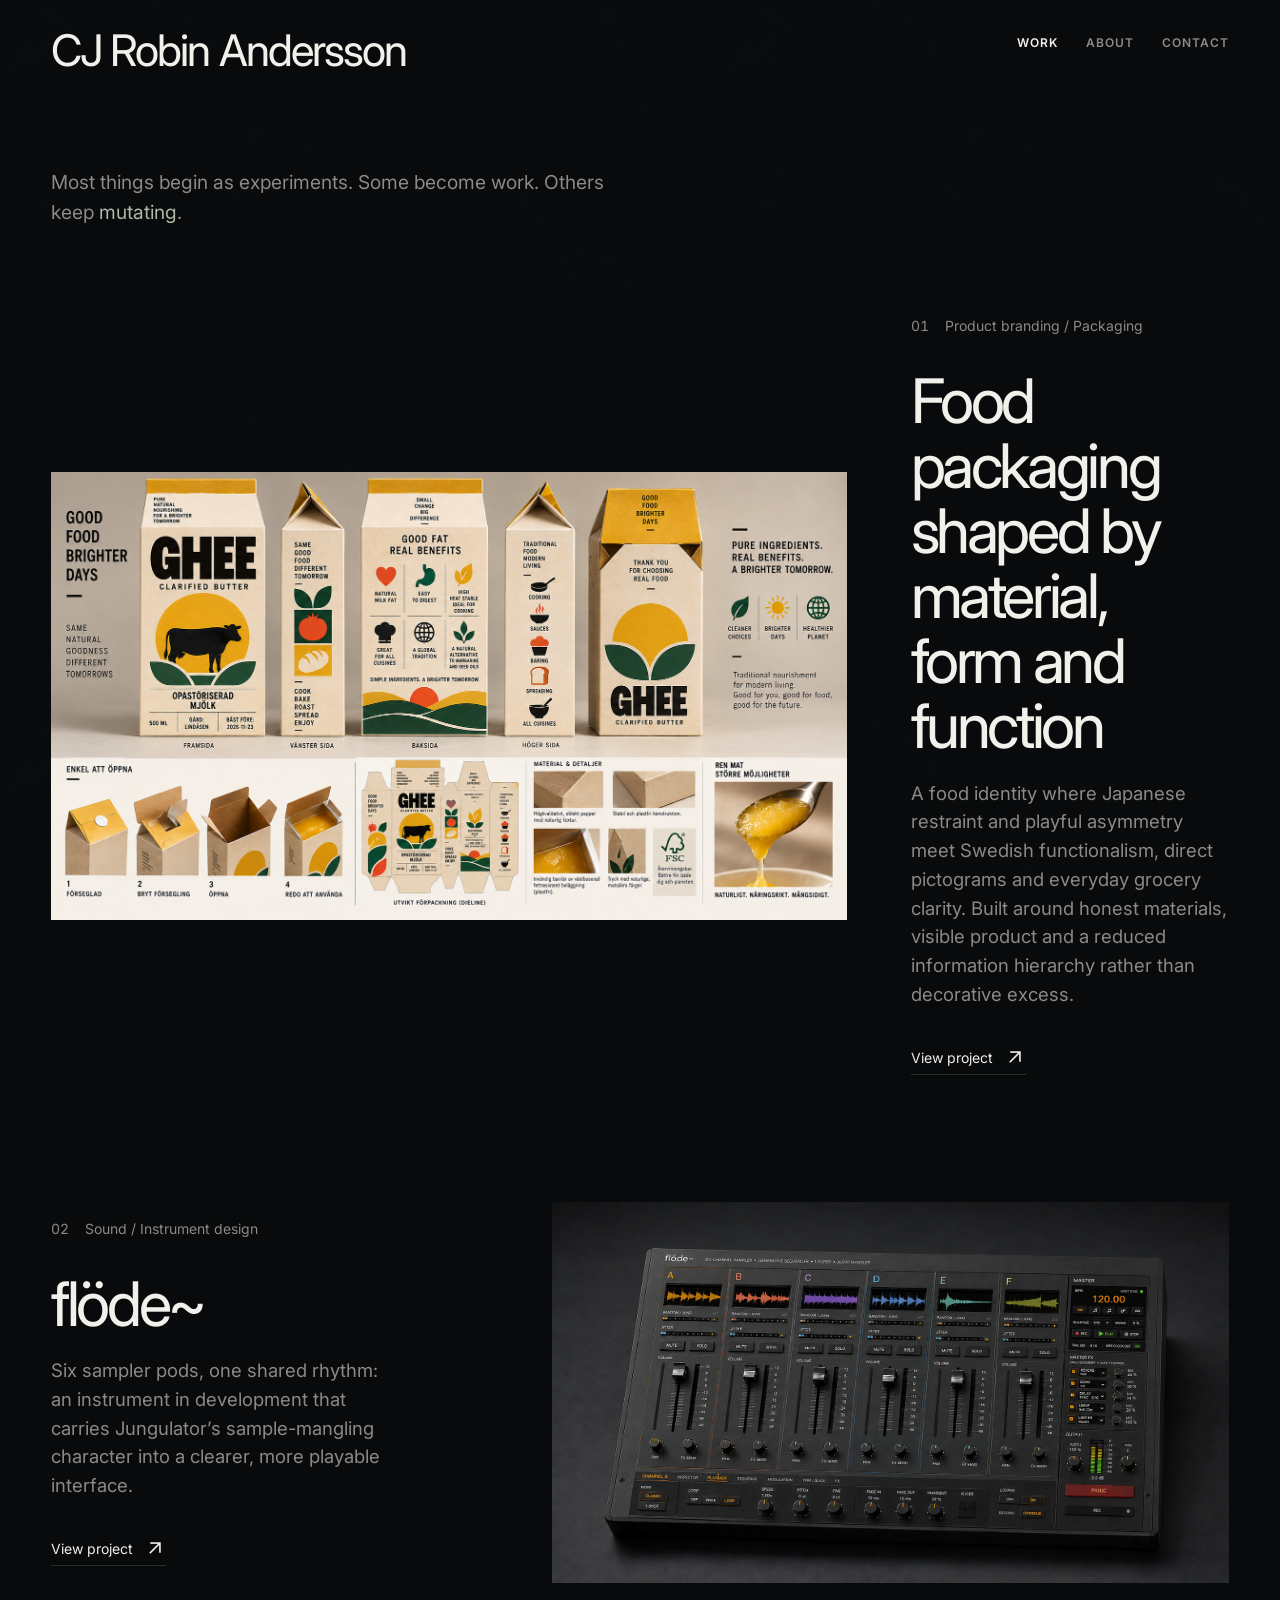
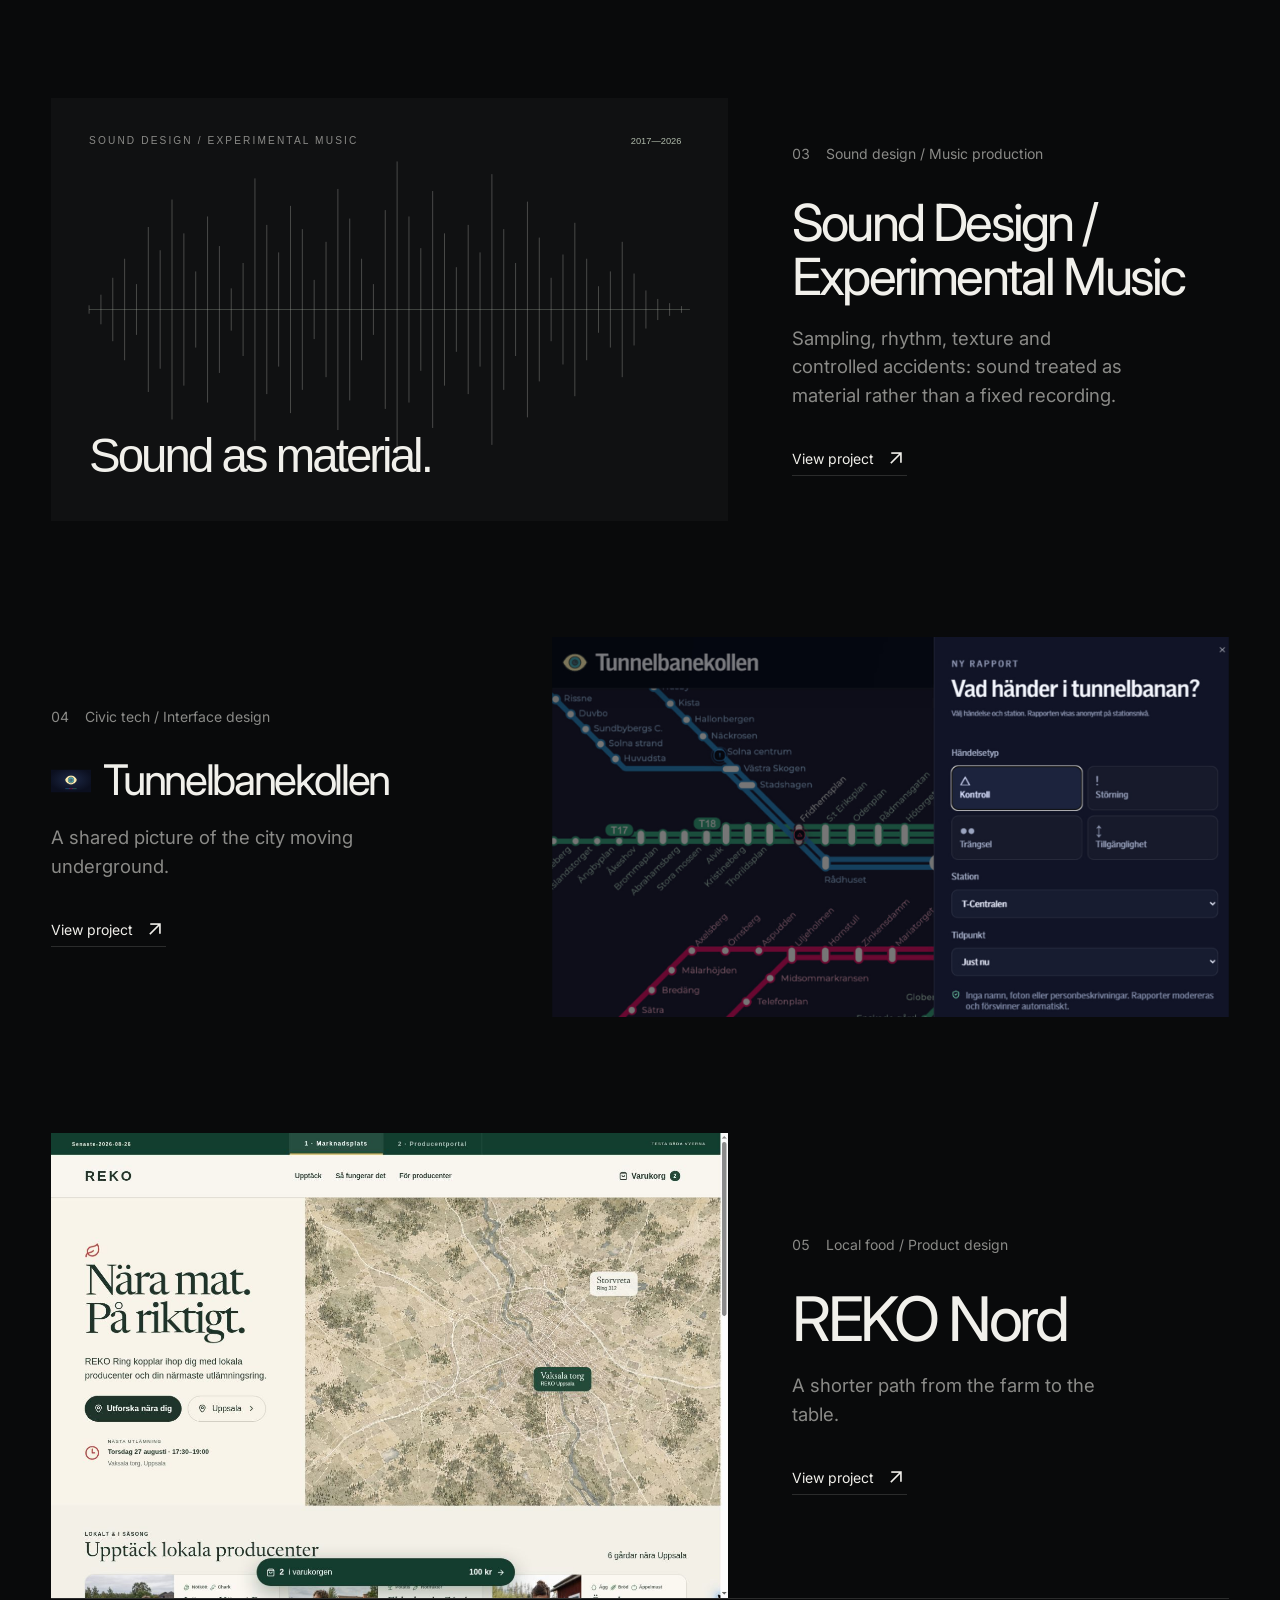
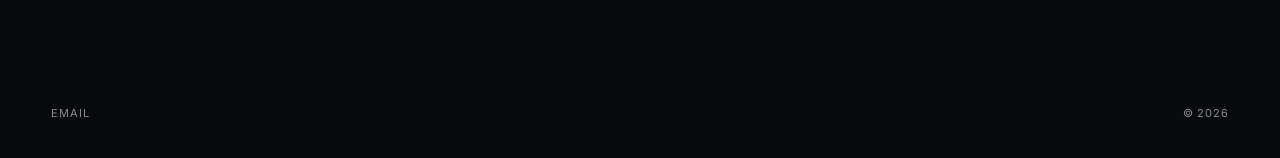
==== index.html @ 164b7e5a "Cache-bust Colorado Plateau typography update" ====
<!doctype html>
<html lang="en">
<head>
  <meta charset="UTF-8" />
  <meta name="viewport" content="width=device-width, initial-scale=1.0" />
  <meta name="description" content="CJ Robin Andersson — selected projects in product, packaging, sound and software design, including Ghee / Guldsmör, flöde~, Tunnelbanekollen and REKO Nord." />
  <meta property="og:title" content="Robin Andersson — Selected Work" />
  <meta property="og:description" content="Explore packaging, product, sound and software design by CJ Robin Andersson." />
  <title>Robin Andersson — Selected Work</title>
  <link rel="preconnect" href="https://fonts.googleapis.com" />
  <link rel="preconnect" href="https://fonts.gstatic.com" crossorigin />
  <link rel="stylesheet" href="https://fonts.googleapis.com/css2?family=Inter:opsz,wght@14..32,300..700&display=swap" />
  <link rel="stylesheet" href="https://fonts.googleapis.com/icon?family=Material+Icons+Outlined" />
  <link rel="stylesheet" href="https://fonts.googleapis.com/css2?family=Material+Symbols+Outlined:opsz,wght,FILL,GRAD@20..48,400,0,0" />
  <link rel="stylesheet" href="styles.css?v=20260928-theme-fix-01" />
  <link rel="stylesheet" href="font-overrides.css?v=20260928-theme-fix-01" />
  <link rel="stylesheet" href="readability-overrides.css?v=20260928-theme-fix-01" />
  <link rel="stylesheet" href="project-image-enhancements.css?v=20260928-theme-fix-01" />
  <link rel="stylesheet" href="flode-story.css?v=20260928-theme-fix-01" />
</head>
<body>
  <a class="skip" href="#work">Skip to work</a>
  <header class="site-header">
    <a class="identity" href="#work" aria-label="CJ Robin Andersson, back to work">
      <strong>CJ Robin Andersson</strong>
    </a>
    <nav aria-label="Primary navigation">
      <a href="#work" data-route="work">Work</a><a href="#about" data-route="about">About</a><a href="#contact" data-route="contact">Contact</a>
    </nav>
  </header>

  <main>
    <div id="home-page" class="page-view">
      <div id="intro" class="intro">
        <div class="intro-copy">
          <p>Most things begin as experiments. Some become work. Others keep <span class="mutating-word">mutating</span>.</p>
        </div>
      </div>
      <section id="work" class="work" aria-labelledby="work-title">
        <h1 id="work-title" class="sr-only">Selected work</h1>
        <p id="count" class="sr-only" aria-live="polite"></p>
        <div id="gallery" class="gallery"></div>
      </section>
    </div>

    <section id="about-page" class="about-page page-view" aria-labelledby="about-title" hidden>
      <div class="about-hero">
        <figure class="about-portrait">
          <img src="media/portfolio-pic.jpg" alt="Portrait of CJ Robin Andersson" loading="eager" decoding="async" />
        </figure>
        <div class="about-introduction">
          <p class="intro-kicker">About</p>
          <h1 id="about-title">CJ Robin Andersson</h1>
          <p class="about-lead">I’m Robin. My background sits somewhere between technology, art, music and design. More than a decade in the tech industry has taught me to look closely at how systems work, where they fail and how people actually experience them.</p>
          <p>Alongside that career, I’ve followed an independent creative path, driven more by curiosity than by a fixed discipline. I enjoy learning unfamiliar things, finding connections between ideas that do not usually sit together and turning loose possibilities into something tangible.</p>
          <p>I’m equally interested in entrepreneurship, marketing and product thinking—how an idea earns attention, develops an identity and finds the right form for the people it is meant to reach. I value clarity, strong character and leaving a little room for the unexpected.</p>
        </div>
      </div>

      <section class="about-directory" aria-label="Contact and skills">
        <div class="about-directory-column">
          <p class="intro-kicker">Get in touch</p>
          <h2>Contact</h2>
          <div class="directory-table">
            <a class="directory-row" href="mailto:hello@example.com"><span>Email</span><span class="material-symbols-outlined" aria-hidden="true">arrow_outward</span></a>
          </div>
        </div>
        <div class="about-directory-column">
          <p class="intro-kicker">Areas of practice</p>
          <h2>Skills</h2>
          <div class="directory-table">
            <div class="directory-row"><span>Graphic Design, Typography &amp; Visual Systems</span></div>
            <div class="directory-row"><span>Character Design &amp; Worldbuilding</span></div>
            <div class="directory-row"><span>Creative Coding &amp; Generative Media</span></div>
            <div class="directory-row"><span>Sound Design, Sampling &amp; Instrument Design</span></div>
            <div class="directory-row"><span>Photography, Print &amp; Moving Image</span></div>
            <div class="directory-row"><span>Product &amp; Interface Design</span></div>
          </div>
        </div>
      </section>

      <section class="about-tools" aria-labelledby="tools-title">
        <div class="about-section-heading">
          <p class="intro-kicker">Applications &amp; systems</p>
          <h2 id="tools-title">Tools I work with</h2>
        </div>
        <div class="tools-table" role="table" aria-label="Applications and areas of experience">
          <div class="tools-row tools-row-head" role="row">
            <span role="columnheader">Tool / System</span><span role="columnheader">How I use it</span>
          </div>
          <div class="tools-row" role="row"><span class="tool-name" role="cell"><span class="material-symbols-outlined" aria-hidden="true">colors</span>Adobe Creative Cloud</span><span role="cell">Image-making, graphic design, photo manipulation, compositing, print production and moving-image editing</span></div>
          <div class="tools-row" role="row"><span class="tool-name" role="cell"><span class="material-symbols-outlined" aria-hidden="true">hub</span>Max/MSP</span><span role="cell">Building modular sound systems, generative processes and custom instruments</span></div>
          <div class="tools-row" role="row"><span class="tool-name" role="cell"><span class="material-symbols-outlined" aria-hidden="true">graphic_eq</span>Max for Live</span><span role="cell">Creating playable Ableton devices, sequencers and real-time audio processing</span></div>
          <div class="tools-row" role="row"><span class="tool-name" role="cell"><span class="material-symbols-outlined" aria-hidden="true">music_note</span>Ableton Live</span><span role="cell">Composing, sampling, sequencing, sound design and live performance</span></div>
          <div class="tools-row" role="row"><span class="tool-name" role="cell"><span class="material-symbols-outlined" aria-hidden="true">gesture</span>p5.js</span><span role="cell">Creating generative visuals, audio-reactive sketches and browser-based experiments</span></div>
          <div class="tools-row" role="row"><span class="tool-name" role="cell"><span class="material-symbols-outlined" aria-hidden="true">code</span>JavaScript</span><span role="cell">Developing interactive web experiences, creative systems and custom tools</span></div>
          <div class="tools-row" role="row"><span class="tool-name" role="cell"><span class="material-symbols-outlined" aria-hidden="true">terminal</span>Python</span><span role="cell">Writing scripts to process data, automate repetitive tasks and support technical troubleshooting</span></div>
          <div class="tools-row" role="row"><span class="tool-name" role="cell"><span class="material-symbols-outlined" aria-hidden="true">design_services</span>Figma</span><span role="cell">Interface design, prototyping and visual system development</span></div>
          <div class="tools-row" role="row"><span class="tool-name" role="cell"><span class="material-symbols-outlined" aria-hidden="true">auto_awesome</span>ChatGPT / Codex &amp; Claude</span><span role="cell">Ideation, coding support, research and generative workflows</span></div>
          <div class="tools-row" role="row"><span class="tool-name" role="cell"><span class="material-symbols-outlined" aria-hidden="true">dns</span>Windows Server</span><span role="cell">Administering server environments, maintaining business applications and resolving operational issues</span></div>
          <div class="tools-row" role="row"><span class="tool-name" role="cell"><span class="material-symbols-outlined" aria-hidden="true">manage_accounts</span>Active Directory &amp; Microsoft Entra ID</span><span role="cell">Supporting user accounts, permissions and access, and troubleshooting sign-in issues</span></div>
          <div class="tools-row" role="row"><span class="tool-name" role="cell"><span class="material-symbols-outlined" aria-hidden="true">devices</span>Configuration Manager (SCCM)</span><span role="cell">Working with managed Windows devices, software distribution and endpoint troubleshooting</span></div>
          <div class="tools-row" role="row"><span class="tool-name" role="cell"><span class="material-symbols-outlined" aria-hidden="true">support_agent</span>CRM systems</span><span role="cell">Managing customer cases, maintaining interaction history and coordinating support follow-up</span></div>
          <div class="tools-row" role="row"><span class="tool-name" role="cell"><span class="material-symbols-outlined" aria-hidden="true">sync_alt</span>EDI / B2B integration</span><span role="cell">Analysing XML and EDIFACT messages, configuring mappings and resolving order and invoice integration issues</span></div>
          <div class="tools-row" role="row"><span class="tool-name" role="cell"><span class="material-symbols-outlined" aria-hidden="true">account_tree</span>DevOps / CI/CD</span><span role="cell">Supporting development environments, deployment workflows and collaboration between development and operations</span></div>
          <div class="tools-row" role="row"><span class="tool-name" role="cell"><span class="material-symbols-outlined" aria-hidden="true">view_kanban</span>Jira &amp; Confluence</span><span role="cell">Administering Atlassian tools, troubleshooting workflows and permissions, and maintaining team documentation</span></div>
        </div>
      </section>
    </section>

  </main>

  <footer id="contact">
    <div><a href="mailto:hello@example.com">Email</a></div>
    <p>© <span id="year"></span></p>
  </footer>

  <dialog id="viewer" class="viewer" aria-labelledby="viewer-title">
    <div class="viewer-topbar">
      <button class="viewer-close" aria-label="Back to selected work">
        <span class="material-symbols-outlined" aria-hidden="true">arrow_back</span>
        <span>All work</span>
      </button>
      <div class="viewer-progress"><span id="viewer-position"></span><span aria-hidden="true">/</span><span id="viewer-total"></span></div>
    </div>
    <article id="viewer-page" class="viewer-page">
      <div id="viewer-marquee" class="project-marquee" aria-hidden="true"></div>
      <header class="project-hero">
        <div class="project-hero-copy">
          <p id="viewer-category" class="project-eyebrow"></p>
          <h2 id="viewer-title"></h2>
          <p id="viewer-summary" class="project-summary"></p>
          <dl class="project-facts">
            <div><dt>Made</dt><dd id="viewer-what"></dd></div>
            <div><dt>Why</dt><dd id="viewer-why"></dd></div>
            <div><dt>Notes</dt><dd id="viewer-thoughts"></dd></div>
            <div><dt>Tools</dt><dd id="viewer-software"></dd></div>
          </dl>
          <a id="viewer-original" class="viewer-original" target="_blank" rel="noreferrer">View original resolution</a>
        </div>
        <div id="viewer-hero-media" class="project-hero-media"></div>
      </header>
      <div id="viewer-theme-feature"></div>
      <div id="viewer-story" class="project-story"></div>
      <nav class="project-pagination" aria-label="Project navigation">
        <button class="viewer-prev" type="button"><span class="material-symbols-outlined" aria-hidden="true">arrow_back</span><span>Previous project</span></button>
        <button class="viewer-next" type="button"><span>Next project</span><span class="material-symbols-outlined" aria-hidden="true">arrow_forward</span></button>
      </nav>
    </article>
  </dialog>
  <script src="projects.js?v=20260928-theme-fix-01"></script>
  <script src="app.js?v=20260928-theme-fix-01"></script>
  <script src="project-image-lightbox.js?v=20260928-colorado-case-03"></script>
</body>
</html>
---- styles.css ----
:root {
  --bg: #090a0b;
  --surface: #101112;
  --surface-soft: #151617;
  --ink: #f1f0eb;
  --muted: #8a8a87;
  --dim: #555654;
  --line: rgba(241, 240, 235, .15);
  --accent: #aeb9a9;
  --content: 1000px;
  --page: clamp(20px, 4vw, 56px);
  --gap: clamp(12px, 1.6vw, 22px);
  color: var(--ink);
  background: var(--bg);
  font-family: 'Inter', Arial, sans-serif;
  font-synthesis: none;
  text-rendering: optimizeLegibility;
}

* { box-sizing: border-box; }
html { scroll-behavior: smooth; background: var(--bg); }
body { min-width: 320px; margin: 0; background: var(--bg); color: var(--ink); }
body.viewer-open { overflow: hidden; }
a { color: inherit; text-decoration: none; }
button { color: inherit; font: inherit; }
img { max-width: 100%; }

.skip {
  position: fixed;
  z-index: 1000;
  top: -5rem;
  left: 1rem;
  padding: .7rem 1rem;
  background: var(--ink);
  color: var(--bg);
}
.skip:focus { top: 1rem; }
.sr-only {
  position: absolute !important;
  width: 1px !important;
  height: 1px !important;
  padding: 0 !important;
  margin: -1px !important;
  overflow: hidden !important;
  clip: rect(0, 0, 0, 0) !important;
  white-space: nowrap !important;
  border: 0 !important;
}

.site-header {
  width: min(calc(100% - (2 * var(--page))), 1180px);
  min-height: 104px;
  margin: 0 auto;
  display: flex;
  align-items: flex-start;
  justify-content: space-between;
  padding: 30px 0;
}
.identity strong {
  display: block;
  font-family: 'Inter', Arial, sans-serif;
  font-size: clamp(30px, 3.4vw, 50px);
  font-weight: 430;
  line-height: .95;
  letter-spacing: -.045em;
}
.site-header nav {
  display: flex;
  gap: clamp(18px, 2.2vw, 34px);
  padding-top: 5px;
  font-size: 12px;
  font-weight: 600;
  letter-spacing: .08em;
  text-transform: uppercase;
}
.site-header nav a,
footer a { color: var(--muted); transition: color .18s ease; }
.site-header nav a:hover,
.site-header nav a:focus-visible,
footer a:hover,
footer a:focus-visible { color: var(--ink); }
.site-header nav a[aria-current='page'] { color: var(--ink); }

.page-view[hidden] { display: none; }

.intro {
  width: min(calc(100% - (2 * var(--page))), 1180px);
  margin: clamp(34px, 5vw, 70px) auto clamp(44px, 6vw, 84px);
}
.intro-kicker,
.project-eyebrow {
  margin: 0 0 22px;
  color: var(--muted);
  font-size: 11px;
  font-weight: 600;
  letter-spacing: .13em;
  text-transform: uppercase;
}
.intro-copy {
  max-width: 47ch;
  margin: 0;
  color: var(--muted);
  font-size: clamp(16px, 1.5vw, 20px);
  line-height: 1.55;
}
.intro-copy p { margin: 0; }
.mutating-word {
  display: inline-block;
  color: var(--accent);
  transform-origin: center;
  animation: mutate-word 6.4s steps(1, end) infinite;
}
@keyframes mutate-word {
  0%, 76%, 100% {
    letter-spacing: normal;
    filter: none;
    transform: none;
    text-shadow: none;
  }
  78% {
    letter-spacing: .045em;
    filter: blur(.25px);
    transform: skewX(-7deg) translateY(-1px);
    text-shadow: -1px 0 #68b9ad, 1px 0 #b96886;
  }
  80% {
    letter-spacing: -.025em;
    filter: blur(.55px);
    transform: scaleX(1.08) skewX(4deg);
    text-shadow: 2px 0 #68b9ad, -2px 0 #b96886;
  }
  82% {
    letter-spacing: .02em;
    filter: none;
    transform: translateX(1px) scaleY(.92);
    text-shadow: -1px 1px #68b9ad;
  }
  84% { letter-spacing: normal; filter: none; transform: none; text-shadow: none; }
}

.about-page {
  width: min(calc(100% - (2 * var(--page))), var(--content));
  margin: clamp(72px, 9vw, 140px) auto clamp(120px, 15vw, 220px);
}
.about-hero {
  display: grid;
  grid-template-columns: minmax(0, .82fr) minmax(0, 1.18fr);
  gap: clamp(40px, 7vw, 96px);
  align-items: start;
}
.about-portrait {
  margin: 0;
  aspect-ratio: 1 / 1;
  overflow: hidden;
  background: var(--surface);
}
.about-portrait img {
  width: 100%;
  height: 100%;
  display: block;
  object-fit: cover;
  object-position: center;
}
.about-introduction h1 {
  margin: 0 0 38px;
  font-size: clamp(58px, 7vw, 96px);
  font-weight: 430;
  line-height: .9;
  letter-spacing: -.06em;
}
.about-introduction > p:not(.intro-kicker) {
  max-width: 620px;
  margin: 0 0 22px;
  color: var(--muted);
  font-size: 15px;
  line-height: 1.6;
}
.about-introduction .about-lead {
  color: var(--ink);
  font-size: clamp(22px, 2.4vw, 34px);
  line-height: 1.14;
  letter-spacing: -.025em;
}
.about-directory {
  display: grid;
  grid-template-columns: repeat(2, minmax(0, 1fr));
  gap: clamp(40px, 7vw, 96px);
  margin-top: clamp(90px, 11vw, 150px);
}
.about-directory-column .intro-kicker { margin-bottom: 18px; }
.about-directory-column h2 {
  margin: 0;
  font-size: clamp(40px, 5vw, 68px);
  font-weight: 430;
  line-height: .95;
  letter-spacing: -.05em;
}
.directory-table {
  margin-top: 34px;
  border-top: 1px solid var(--line);
}
.directory-row {
  min-height: 58px;
  display: flex;
  align-items: center;
  justify-content: space-between;
  gap: 20px;
  padding: 14px 0;
  border-bottom: 1px solid var(--line);
  color: var(--muted);
  font-size: 14px;
  line-height: 1.35;
}
a.directory-row { transition: color .18s ease; }
a.directory-row:hover,
a.directory-row:focus-visible { color: var(--ink); }
.directory-row .material-symbols-outlined { color: var(--accent); font-size: 19px; }
.about-tools {
  margin-top: clamp(110px, 14vw, 190px);
}
.about-section-heading {
  display: grid;
  grid-template-columns: minmax(180px, .82fr) minmax(0, 1.18fr);
  gap: clamp(40px, 7vw, 96px);
  align-items: end;
  margin-bottom: 34px;
}
.about-section-heading .intro-kicker { margin: 0; }
.about-section-heading h2 {
  margin: 0;
  font-size: clamp(40px, 5vw, 68px);
  font-weight: 430;
  line-height: .95;
  letter-spacing: -.05em;
}
.tools-table { border-top: 1px solid var(--line); }
.tools-row {
  min-height: 76px;
  display: grid;
  grid-template-columns: minmax(210px, .82fr) minmax(0, 1.18fr);
  gap: clamp(40px, 7vw, 96px);
  align-items: center;
  padding: 16px 0;
  border-bottom: 1px solid var(--line);
  color: var(--muted);
  font-size: 14px;
  line-height: 1.4;
}
.tools-row-head {
  min-height: 48px;
  color: var(--dim);
  font-size: 10px;
  font-weight: 600;
  letter-spacing: .12em;
  text-transform: uppercase;
}
.tool-name {
  display: flex;
  align-items: center;
  gap: 14px;
  color: var(--ink);
  font-size: 17px;
  font-weight: 500;
}
.tool-name .material-symbols-outlined {
  width: 28px;
  color: var(--accent);
  font-size: 22px;
}

.work {
  width: min(calc(100% - (2 * var(--page))), 1180px);
  margin: 0 auto;
}
.gallery {
  display: grid;
  gap: clamp(72px, 9vw, 132px);
}
.project { min-width: 0; margin: 0; }
.project-open {
  display: grid;
  grid-template-columns: minmax(0, 1.55fr) minmax(0, 1fr);
  align-items: center;
  gap: clamp(32px, 5vw, 72px);
  color: var(--ink);
}
.project:nth-child(even) .project-open {
  grid-template-columns: minmax(0, 1fr) minmax(0, 1.55fr);
}
.project:nth-child(even) .project-cover { order: 2; }
.project:nth-child(even) .project-card-copy { order: 1; }
.project-cover { min-width: 0; }
.project-cover img {
  display: block;
  width: 100%;
  height: auto;
  object-fit: contain;
  transition: transform .45s cubic-bezier(.2,.7,.2,1);
}
.project--flode .project-cover img { aspect-ratio: 1672 / 941; }
.project--sound-design .project-cover img { aspect-ratio: 16 / 10; }
.project--tunnelbanekollen .project-cover img { aspect-ratio: 16 / 9; }
.project--reko-nord .project-cover img { aspect-ratio: 1348 / 926; }
.project-card-copy { min-width: 0; padding: 12px 0; }
.project-card-meta {
  display: flex;
  gap: 16px;
  align-items: baseline;
  margin: 0 0 clamp(18px, 2.5vw, 34px);
  color: var(--muted);
  font-size: .875rem;
  line-height: 1.4;
}
.project-card-meta > span:first-child { font-variant-numeric: tabular-nums; }
.project-card-copy h2 {
  display: flex;
  align-items: center;
  gap: 12px;
  margin: 0 0 20px;
  font-size: clamp(38px, 4.8vw, 72px);
  font-weight: 430;
  line-height: 1.06;
  letter-spacing: -.055em;
}
.project--sound-design h2 { font-size: clamp(32px, 4vw, 58px); }
.project--tunnelbanekollen h2 { font-size: clamp(28px, 3.3vw, 46px); }
.project-card-icon { width: .95em; height: .95em; flex-shrink: 0; }
.project-card-summary {
  max-width: 29ch;
  margin: 0;
  color: var(--muted);
  font-size: clamp(16px, 1.45vw, 19px);
  line-height: 1.55;
}
.project-card-link {
  display: inline-flex;
  align-items: center;
  gap: 12px;
  margin-top: clamp(26px, 3vw, 42px);
  padding-bottom: 6px;
  border-bottom: 1px solid var(--line);
  font-size: .875rem;
  transition: border-color .2s ease;
}
.project-card-link .material-symbols-outlined {
  font-size: 21px;
  transition: transform .2s ease;
}
.project-open:hover .project-cover img { transform: translateY(-5px); }
.project-open:hover .project-card-link { border-color: var(--ink); }
.project-open:hover .project-card-link .material-symbols-outlined { transform: translate(3px, -3px); }
.project-open:focus-visible { outline: 2px solid var(--ink); outline-offset: 12px; }

footer {
  width: min(calc(100% - (2 * var(--page))), 1180px);
  min-height: 160px;
  margin: 0 auto;
  display: flex;
  align-items: flex-end;
  justify-content: space-between;
  gap: 30px;
  padding: 38px 0;
  border-top: 1px solid var(--line);
  color: var(--muted);
  font-size: 11px;
  letter-spacing: .08em;
  text-transform: uppercase;
}
footer div { display: flex; gap: 24px; }
footer p { margin: 0; }

.viewer {
  width: 100vw;
  max-width: none;
  height: 100dvh;
  max-height: none;
  margin: 0;
  padding: 0;
  border: 0;
  overflow-y: auto;
  background: var(--bg);
  color: var(--ink);
}
.viewer::backdrop { background: var(--bg); }
.viewer-topbar {
  position: sticky;
  z-index: 20;
  top: 0;
  width: 100%;
  height: 72px;
  display: flex;
  align-items: center;
  justify-content: space-between;
  padding: 0 var(--page);
  background: rgba(9,10,11,.91);
  border-bottom: 1px solid var(--line);
  backdrop-filter: blur(14px);
}
.viewer-close,
.viewer-progress,
.project-pagination button {
  display: flex;
  align-items: center;
  gap: 9px;
  border: 0;
  background: none;
  font-size: 11px;
  font-weight: 600;
  letter-spacing: .1em;
  text-transform: uppercase;
}
.viewer-close,
.project-pagination button { padding: 8px 0; cursor: pointer; }
.viewer-close .material-symbols-outlined,
.project-pagination .material-symbols-outlined { font-size: 20px; }
.viewer-progress { color: var(--muted); }
.viewer-page { min-height: 100%; }
.project-marquee {
  width: 100%;
  margin-top: clamp(46px, 7vw, 100px);
  overflow: hidden;
  color: #657563;
  font-family: Georgia, 'Times New Roman', serif;
  font-size: clamp(112px, 16vw, 244px);
  font-weight: 400;
  line-height: .78;
  letter-spacing: -.07em;
  white-space: pre;
  user-select: none;
}
.project-hero {
  width: min(calc(100% - (2 * var(--page))), 1180px);
  margin: 0 auto;
  display: grid;
  grid-template-columns: minmax(280px, .78fr) minmax(0, 1.55fr);
  gap: clamp(48px, 7vw, 110px);
  padding: clamp(68px, 7vw, 104px) 0 clamp(100px, 13vw, 190px);
}
.project-hero-copy { align-self: start; }
.project-hero h2 {
  margin: 0 0 28px;
  font-size: clamp(70px, 10vw, 152px);
  font-weight: 430;
  line-height: .82;
  letter-spacing: -.075em;
  overflow-wrap: anywhere;
}
.viewer-page.long-title .project-hero h2 {
  font-size: clamp(58px, 7vw, 94px);
  line-height: .9;
  letter-spacing: -.065em;
}
.project-hero h2.has-project-icon {
  display: flex;
  align-items: center;
  gap: clamp(14px, 1.6vw, 24px);
  overflow-wrap: normal;
}
.project-hero h2.has-project-icon span {
  min-width: 0;
  overflow-wrap: anywhere;
}
.project-title-icon {
  width: 46px;
  height: 50px;
  flex: 0 0 46px;
  object-fit: contain;
}
.project-summary {
  max-width: 460px;
  margin: 0 0 46px;
  color: var(--muted);
  font-size: clamp(17px, 1.7vw, 24px);
  line-height: 1.32;
}
.project-facts { margin: 0; border-top: 1px solid var(--line); }
.project-facts > div {
  display: grid;
  grid-template-columns: 80px 1fr;
  gap: 16px;
  padding: 13px 0;
  border-bottom: 1px solid var(--line);
}
.project-facts dt {
  color: var(--muted);
  font-size: 10px;
  font-weight: 600;
  letter-spacing: .11em;
  text-transform: uppercase;
}
.project-facts dd { margin: 0; font-size: 13px; line-height: 1.45; }
.viewer-original {
  width: max-content;
  display: inline-flex;
  margin-top: 26px;
  padding-bottom: 5px;
  border-bottom: 1px solid var(--muted);
  color: var(--muted);
  font-size: 11px;
  letter-spacing: .1em;
  text-transform: uppercase;
}
.viewer-original:hover,
.viewer-original:focus-visible { color: var(--ink); border-color: var(--ink); }
.project-hero-media {
  display: grid;
  gap: var(--gap);
  align-self: start;
}
.project-hero-media a,
.project-story-media a { display: block; }
.project-hero-media img,
.project-story-media img {
  width: 100%;
  height: auto;
  display: block;
  object-fit: contain;
  background: var(--surface);
}
.project-story {
  width: min(calc(100% - (2 * var(--page))), 1180px);
  margin: 0 auto;
}
.project-story-section {
  min-height: min(70vh, 760px);
  display: grid;
  grid-template-columns: 1fr 1fr;
  align-items: center;
  gap: clamp(48px, 8vw, 130px);
  padding: clamp(90px, 12vw, 180px) 0;
  border-top: 1px solid var(--line);
}
.project-story-section:nth-child(even) .project-story-copy { order: 2; }
.project-story-section--copy-only {
  min-height: 0;
  grid-template-columns: minmax(0, 1fr);
}
.project-story-section--copy-only .project-story-copy { max-width: 720px; }
.project-story-section--copy-only .project-story-copy p { max-width: 620px; }
.project-story-copy h3 {
  margin: 0 0 22px;
  font-size: clamp(34px, 4.5vw, 68px);
  font-weight: 430;
  line-height: .98;
  letter-spacing: -.05em;
}
.project-story-copy p {
  max-width: 470px;
  margin: 0 0 20px;
  color: var(--muted);
  font-size: 15px;
  line-height: 1.6;
}
.project-story-copy ul {
  margin: 30px 0 0;
  padding: 0;
  list-style: none;
  border-top: 1px solid var(--line);
}
.project-story-copy li {
  padding: 12px 0;
  border-bottom: 1px solid var(--line);
  color: var(--muted);
  font-size: 13px;
  line-height: 1.4;
}
.project-story-media--crop {
  overflow: hidden;
  background: var(--surface);
}
.project-story-media--crop a {
  width: 100%;
  height: 100%;
}
.project-story-media--crop img {
  width: 100%;
  height: 100%;
  object-fit: cover;
}
.crop-farm { aspect-ratio: 1.18 / 1; }
.crop-farm img { object-position: left center; }
.crop-cart { aspect-ratio: 1.3 / 1; }
.crop-cart img { object-position: 42% bottom; }
.crop-producer { aspect-ratio: 1.5 / 1; }
.crop-producer img { object-position: center; }
.crop-products { aspect-ratio: 1.7 / 1; }
.crop-products img { object-position: 45% 18%; }
.crop-orders { aspect-ratio: 1.9 / 1; }
.crop-orders img { object-position: center bottom; }
.project-story-media { min-width: 0; }
.project-story-media--audio,
.project-story-media--video,
.project-process-flow {
  border-top: 1px solid var(--line);
  border-bottom: 1px solid var(--line);
}
.project-audio-visual {
  min-height: clamp(240px, 28vw, 360px);
  display: flex;
  flex-direction: column;
  justify-content: space-between;
  padding: clamp(22px, 3vw, 38px);
  background:
    linear-gradient(to bottom, transparent 49.8%, rgba(241,240,235,.12) 50%, transparent 50.2%),
    repeating-linear-gradient(90deg, transparent 0 22px, rgba(241,240,235,.035) 22px 23px),
    var(--surface);
}
.project-audio-visual span {
  color: var(--muted);
  font-size: 10px;
  font-weight: 600;
  letter-spacing: .12em;
  text-transform: uppercase;
}
.project-audio-visual strong {
  max-width: 12ch;
  font-size: clamp(30px, 4vw, 58px);
  font-weight: 430;
  line-height: .95;
  letter-spacing: -.05em;
}
.project-audio-player {
  width: 100%;
  display: block;
  margin: 20px 0 0;
  color-scheme: dark;
  accent-color: var(--accent);
}
.project-audio-status {
  margin: 0;
  padding: 18px 0;
  border-top: 1px solid var(--line);
  color: var(--muted);
  font-size: 12px;
  line-height: 1.45;
}
.project-media-meta {
  display: flex;
  flex-wrap: wrap;
  gap: 9px 18px;
  padding: 16px 0;
  border-top: 1px solid var(--line);
  color: var(--dim);
  font-size: 10px;
  font-variant-numeric: tabular-nums;
  font-weight: 600;
  letter-spacing: .08em;
  text-transform: uppercase;
}
.project-inline-link {
  width: max-content;
  max-width: 100%;
  display: inline-flex !important;
  align-items: center;
  gap: 9px;
  margin-top: 18px;
  padding-bottom: 5px;
  border-bottom: 1px solid var(--line);
  color: var(--muted);
  font-size: 11px;
  font-weight: 600;
  letter-spacing: .08em;
  text-transform: uppercase;
}
.project-inline-link:hover,
.project-inline-link:focus-visible { color: var(--ink); border-color: var(--ink); }
.project-inline-link .material-symbols-outlined { font-size: 18px; }
.project-story-media--video video {
  width: 100%;
  display: block;
  background: var(--surface);
}
.project-process-flow {
  padding: 0;
}
.project-process-step {
  min-height: 72px;
  display: grid;
  grid-template-columns: 58px 1fr;
  align-items: center;
  gap: 18px;
  border-bottom: 1px solid var(--line);
}
.project-process-step:last-of-type { border-bottom: 0; }
.project-process-step span {
  padding-left: 18px;
  color: var(--dim);
  font-size: 10px;
  font-variant-numeric: tabular-nums;
  font-weight: 600;
  letter-spacing: .1em;
}
.project-process-step strong {
  font-size: clamp(20px, 2vw, 28px);
  font-weight: 430;
  letter-spacing: -.025em;
}
.project-process-flow .project-media-meta { padding-inline: 18px; }
.project-process-flow .project-inline-link { margin-left: 18px; margin-bottom: 18px; }
.project-media-wall {
  display: grid;
  grid-template-columns: repeat(2, minmax(0, 1fr));
  gap: var(--gap);
  padding: clamp(90px, 12vw, 180px) 0;
  border-top: 1px solid var(--line);
}
.project-media-wall a:first-child:nth-last-child(odd) { grid-column: 1 / -1; }
.project-pagination {
  width: min(calc(100% - (2 * var(--page))), 1180px);
  margin: clamp(80px, 12vw, 170px) auto 0;
  display: flex;
  justify-content: space-between;
  padding: 32px 0 clamp(54px, 7vw, 96px);
  border-top: 1px solid var(--line);
}

@media (max-width: 820px) {
  .site-header { min-height: 88px; padding: 24px 0; }
  .identity strong { font-size: 30px; }
  .site-header nav { gap: 14px; font-size: 10px; }
  .intro { margin-top: 38px; margin-bottom: 54px; }
  .project-open,
  .project:nth-child(even) .project-open { grid-template-columns: 1fr; gap: 26px; }
  .project:nth-child(even) .project-cover,
  .project:nth-child(even) .project-card-copy { order: initial; }
  .project-card-copy { padding: 0; }
  .project-card-meta { margin-bottom: 18px; }
  .project-card-copy h2 { font-size: clamp(40px, 8vw, 66px); margin-bottom: 14px; }
  .project--sound-design h2 { font-size: clamp(34px, 7vw, 54px); }
  .project--tunnelbanekollen h2 { font-size: clamp(28px, 6.9vw, 50px); }
  .project-card-summary { max-width: 36ch; }
  .project-card-link { margin-top: 22px; }
  .project-hero { grid-template-columns: 1fr; padding-top: 64px; }
  .project-marquee { margin-top: 42px; font-size: clamp(92px, 25vw, 150px); }
  .project-hero h2 { font-size: clamp(66px, 18vw, 118px); }
  .project-hero-media { order: -1; }
  .project-story-section { min-height: 0; grid-template-columns: 1fr; gap: 44px; }
  .project-story-section:nth-child(even) .project-story-copy { order: initial; }
  .project-audio-visual { min-height: 260px; }
  .about-hero,
  .about-section-heading,
  .about-directory { grid-template-columns: 1fr; }
  .about-hero { gap: 54px; }
  .about-portrait { width: min(72vw, 460px); }
  .about-section-heading { gap: 18px; }
  .about-directory { gap: 72px; }
}

@media (max-width: 520px) {
  :root { --page: 16px; --gap: 10px; }
  .site-header { align-items: flex-start; flex-direction: column; gap: 18px; }
  .identity strong { font-size: 27px; }
  .site-header nav { gap: 22px; padding-top: 0; font-size: 14px; }
  .intro { margin-top: 24px; margin-bottom: 40px; }
  .intro-kicker { margin-bottom: 16px; }
  .intro-copy { max-width: 32ch; font-size: 16px; }
  .gallery { gap: 64px; }
  .project-card-meta { gap: 12px; }
  footer { min-height: 136px; align-items: flex-end; }
  footer div { gap: 14px; }
  .viewer-topbar { height: 60px; }
  .viewer-close,
  .viewer-progress,
  .project-pagination button { font-size: 9px; }
  .project-hero { gap: 38px; padding: 42px 0 90px; }
  .project-marquee { margin-top: 34px; font-size: 88px; }
  .project-hero h2 { margin-bottom: 22px; font-size: 64px; }
  .project-summary { margin-bottom: 34px; font-size: 17px; }
  .project-story-section { padding: 80px 0; }
  .project-story-copy h3 { font-size: 40px; }
  .project-audio-visual { min-height: 220px; padding: 20px; }
  .project-audio-visual strong { font-size: 34px; }
  .project-media-meta { gap: 8px 14px; }
  .project-process-step { min-height: 62px; grid-template-columns: 46px 1fr; }
  .project-process-step span { padding-left: 12px; }
  .project-media-wall { grid-template-columns: 1fr; padding: 80px 0; }
  .project-media-wall a:first-child:nth-last-child(odd) { grid-column: auto; }
  .project-pagination { margin-top: 90px; }
  .about-page { margin-top: 54px; margin-bottom: 110px; }
  .about-introduction h1 { font-size: 58px; }
  .about-portrait { width: 100%; }
  .tools-row {
    min-height: 86px;
    grid-template-columns: 1fr;
    gap: 8px;
  }
  .tools-row-head { display: none; }
}

@media (prefers-reduced-motion: reduce) {
  html { scroll-behavior: auto; }
  .mutating-word { animation: none; }
  .project-cover img,
  .project-card-link,
  .project-card-link .material-symbols-outlined { transition: none; }
  .project-open:hover .project-cover img,
  .project-open:hover .project-card-link .material-symbols-outlined { transform: none; }
}

/* Single project title */
.project-marquee {
  display: none;
}
---- font-overrides.css ----
body {
  position: relative;
  isolation: isolate;
}

body::before {
  content: '';
  position: fixed;
  z-index: -1;
  inset: 0;
  pointer-events: none;
  background: url('media/paper-scan-texture-v2.jpg') repeat;
  background-size: 720px 720px;
  opacity: .035;
  filter: grayscale(1) invert(1) contrast(1.15);
  mix-blend-mode: screen;
}

/* Ghee / Packaging System: image-first editorial case study */
.project--ghee-packaging .project-open {
  grid-template-columns: minmax(0, 1.8fr) minmax(280px, .72fr);
}
.project--ghee-packaging .project-cover img {
  aspect-ratio: 1672 / 941;
  object-fit: contain;
}

.project-hero:has(.project-hero-media img[src*="media/ghee/"]) {
  width: min(calc(100% - (2 * var(--page))), 1440px);
  grid-template-columns: 1fr;
  gap: clamp(44px, 6vw, 86px);
  padding-bottom: clamp(110px, 12vw, 180px);
}
.project-hero:has(.project-hero-media img[src*="media/ghee/"]) .project-hero-media {
  order: -1;
  width: 100%;
}
.project-hero:has(.project-hero-media img[src*="media/ghee/"]) .project-hero-media img {
  width: 100%;
  max-height: none;
  background: transparent;
}
/* The open Ghee case now begins with the Material Direction board. */
.project-hero-media img[src*="ghee-packaging-board-16x9"] {
  content: url('media/ghee/ghee-packaging-board.png');
}
.project-hero:has(.project-hero-media img[src*="media/ghee/"]) .project-hero-copy {
  width: min(100%, 980px);
  display: grid;
  grid-template-columns: minmax(260px, .8fr) minmax(0, 1.2fr);
  gap: clamp(38px, 6vw, 90px);
  align-items: start;
}
.project-hero:has(.project-hero-media img[src*="media/ghee/"]) .project-hero-copy > .project-eyebrow,
.project-hero:has(.project-hero-media img[src*="media/ghee/"]) .project-hero-copy > h2 {
  grid-column: 1 / -1;
}
.project-hero:has(.project-hero-media img[src*="media/ghee/"]) .project-summary {
  max-width: 34ch;
  margin: 0;
}
.project-hero:has(.project-hero-media img[src*="media/ghee/"]) .project-facts {
  margin: 0;
}
.project-hero:has(.project-hero-media img[src*="media/ghee/"]) .viewer-original {
  grid-column: 2;
  margin-top: 0;
}

.project-story:has(img[src*="media/ghee/"]) {
  width: min(calc(100% - (2 * var(--page))), 1440px);
}
.project-story-section:has(img[src*="media/ghee/"]) {
  grid-template-columns: minmax(260px, .7fr) minmax(0, 1.55fr);
  gap: clamp(52px, 7vw, 120px);
  min-height: min(82vh, 920px);
  padding: clamp(96px, 11vw, 170px) 0;
}
.project-story-section:has(img[src*="media/ghee/"]):nth-child(even) {
  grid-template-columns: minmax(0, 1.55fr) minmax(260px, .7fr);
}
.project-story-section:has(img[src*="media/ghee/"]) .project-story-media img {
  width: 100%;
  max-height: 88vh;
  object-fit: contain;
  background: transparent;
}

/* Product-coded eyebrow palette. Each study gets its own quiet signal so the
   long case study breaks into clearly recognisable families without adding UI chrome. */
.project-hero:has(.project-hero-media img[src*="media/ghee/"]) .project-eyebrow {
  color: #d7bd72;
}
.project-story-section:has(img[src*="three-kimchi-jar-styles"]) .project-eyebrow {
  color: #e27d5b;
}
.project-story-section:has(img[src*="solsmor-jar-2-variants"]) .project-eyebrow {
  color: #d9a63a;
}
.project-story-section:has(img[src*="ghee-glass-study-front-back"]) .project-eyebrow {
  color: #c8b792;
}
.project-story-section:has(img[src*="ghee-glass-jar-tall"]) .project-eyebrow {
  color: #a6b89b;
}
.project-story-section:has(img[src*="solsmor-glass-variants-top3"]) .project-eyebrow {
  color: #d48c48;
}
.project-story-section:has(img[src*="fermenterat-te-4-styles"]) .project-eyebrow {
  color: #93b888;
}
.project-story-section:has(img[src*="fermenterat-te-1-bottle-design-1"]) .project-eyebrow {
  color: #b79ac8;
}
.project-story-section:has(img[src*="fermenterat-te-1-bottle-design-2"]) .project-eyebrow {
  color: #d78373;
}
.project-story-section:has(img[src*="naturlig-kefir-front-back-blue"]) .project-eyebrow {
  color: #76a7d8;
}
.project-story-section:has(img[src*="unpasteurised-milk-concept-front"]) .project-eyebrow {
  color: #dfb84d;
}
.project-story-section:has(img[src*="unpasteurised-milk-concept-back"]) .project-eyebrow {
  color: #7cb9af;
}

/* Hero product studies: let the jars dominate the page and reveal label detail. */
.project-story:has(img[src*="solsmor-jar-2-variants"]) {
  width: min(calc(100% - 32px), 1680px);
}
.project-story-section:has(img[src*="solsmor-glass-variants"]),
.project-story-section:has(img[src*="solsmor-jar-2-variants"]) {
  grid-template-columns: minmax(235px, .5fr) minmax(0, 2fr);
  gap: clamp(32px, 4vw, 64px);
}
.project-story-section:has(img[src*="solsmor-glass-variants"]):nth-child(even),
.project-story-section:has(img[src*="solsmor-jar-2-variants"]):nth-child(even) {
  grid-template-columns: minmax(0, 2fr) minmax(235px, .5fr);
}
.project-story-section:has(img[src*="solsmor-glass-variants"]) .project-story-media img,
.project-story-section:has(img[src*="solsmor-jar-2-variants"]) .project-story-media img {
  max-height: none;
  width: 100%;
}

/* Solsmör glass study: keep only the three hero jars, but leave a calm tabletop margin beneath them. */
.project-story-section:has(img[src*="solsmor-glass-variants"]) .project-story-media {
  width: 106%;
  margin-left: -3%;
  overflow: visible;
  background: #ded9d2;
  padding-bottom: clamp(22px, 2vw, 34px);
}
.project-story-section:has(img[src*="solsmor-glass-variants"]) .project-story-media a {
  display: block;
  width: 100%;
  aspect-ratio: 2.60 / 1;
  overflow: hidden;
  background: #ded9d2;
}
.project-story-section:has(img[src*="solsmor-glass-variants"]) .project-story-media img {
  width: 100%;
  height: 100%;
  max-height: none;
  object-fit: cover;
  object-position: center top;
  transform: none;
}

/* Wide design boards should breathe across the page. */
.project-story-section:has(img[src*="ghee-packaging-board"]) {
  grid-template-columns: 1fr;
  min-height: 0;
  gap: clamp(44px, 6vw, 80px);
}
.project-story-section:has(img[src*="ghee-packaging-board"]) .project-story-copy {
  order: 2;
  width: min(100%, 720px);
}
.project-story-section:has(img[src*="ghee-packaging-board"]) .project-story-media {
  order: 1;
  width: 100%;
}
.project-story-section:has(img[src*="ghee-packaging-board"]) .project-story-media img {
  max-height: none;
}

@media (max-width: 820px) {
  .project--ghee-packaging .project-open,
  .project-hero:has(.project-hero-media img[src*="media/ghee/"]) .project-hero-copy,
  .project-story-section:has(img[src*="media/ghee/"]),
  .project-story-section:has(img[src*="media/ghee/"]):nth-child(even),
  .project-story-section:has(img[src*="solsmor-glass-variants"]),
  .project-story-section:has(img[src*="solsmor-glass-variants"]):nth-child(even),
  .project-story-section:has(img[src*="solsmor-jar-2-variants"]),
  .project-story-section:has(img[src*="solsmor-jar-2-variants"]):nth-child(even) {
    grid-template-columns: 1fr;
  }
  .project-story:has(img[src*="solsmor-jar-2-variants"]) {
    width: min(calc(100% - (2 * var(--page))), 1440px);
  }
  .project-story-section:has(img[src*="solsmor-glass-variants"]) .project-story-media {
    width: 100%;
    margin-left: 0;
    padding-bottom: 18px;
  }
  .project-hero:has(.project-hero-media img[src*="media/ghee/"]) .viewer-original {
    grid-column: 1;
  }
  .project-story-section:has(img[src*="media/ghee/"]) .project-story-copy,
  .project-story-section:has(img[src*="media/ghee/"]):nth-child(even) .project-story-copy {
    order: 2;
  }
  .project-story-section:has(img[src*="media/ghee/"]) .project-story-media {
    order: 1;
  }
}
---- readability-overrides.css ----
/* Portfolio theme guard: keep the established dark neutral palette and Inter typography. */
:root {
  color-scheme: dark;
  --bg: #090a0b;
  --surface: #101112;
  --surface-soft: #151617;
  --ink: #f1f0eb;
  --muted: #8a8a87;
  --dim: #555654;
  --line: rgba(241, 240, 235, .15);
  --accent: #aeb9a9;
}

html,
body {
  background: var(--bg);
  color: var(--ink);
  font-family: 'Inter', 'Helvetica Neue', Helvetica, Arial, sans-serif;
}

button,
input,
select,
textarea {
  font-family: inherit;
}

/* Prevent browser link-history/default colours from leaking into the design. */
a,
a:link,
a:visited {
  color: inherit;
}

.identity,
.identity:link,
.identity:visited,
.identity strong,
.project-open,
.project-open:link,
.project-open:visited,
.project-card-copy h2,
.about-introduction h1,
.about-directory-column h2,
.about-section-heading h2,
#viewer-title,
.project-story-copy h3 {
  color: var(--ink);
}

.site-header nav a,
.site-header nav a:link,
.site-header nav a:visited,
footer a,
footer a:link,
footer a:visited,
.intro-copy,
.project-card-meta,
.project-card-summary,
.project-summary,
.project-story-copy > p:not(.project-eyebrow),
.project-story-copy li {
  color: var(--muted);
}

.site-header nav a:hover,
.site-header nav a:focus-visible,
.site-header nav a[aria-current='page'],
footer a:hover,
footer a:focus-visible {
  color: var(--ink);
}

.mutating-word {
  color: var(--accent);
}

.viewer,
.viewer::backdrop {
  background: var(--bg);
  color: var(--ink);
}

/* Portfolio readability: 12% larger project story copy across all case studies. */
.project-story-copy h3 {
  font-size: clamp(38px, 5.04vw, 76px);
}

.project-story-copy > p:not(.project-eyebrow) {
  font-size: 16.8px;
}

.project-story-copy li {
  font-size: clamp(16.8px, 1.29vw, 19px);
  line-height: 1.58;
}

.project-story-copy li + li {
  margin-top: .42em;
}

@media (max-width: 600px) {
  .project-story-copy h3 {
    font-size: 44.8px;
  }
}
---- project-image-enhancements.css ----
/* Project image presentation only. Kept separate from the portfolio base UI. */

.viewer .project-hero-media a,
.viewer .project-story-media a,
.viewer .project-media-wall a {
  position: relative;
  display: block;
  padding: clamp(5px, .55vw, 9px);
  overflow: hidden;
  background:
    radial-gradient(circle at 50% 18%, rgba(174, 185, 169, .045), transparent 58%),
    linear-gradient(145deg, rgba(255,255,255,.032), rgba(255,255,255,.012));
  border: 1px solid rgba(241, 240, 235, .09);
  box-shadow: 0 18px 48px rgba(0, 0, 0, .16);
  cursor: zoom-in;
  transition: transform .22s ease, border-color .22s ease, box-shadow .22s ease, background .22s ease;
}

.viewer .project-hero-media a:hover,
.viewer .project-story-media a:hover,
.viewer .project-media-wall a:hover,
.viewer .project-hero-media a:focus-visible,
.viewer .project-story-media a:focus-visible,
.viewer .project-media-wall a:focus-visible {
  transform: translateY(-2px);
  border-color: rgba(241, 240, 235, .16);
  box-shadow: 0 24px 58px rgba(0, 0, 0, .20);
  background:
    radial-gradient(circle at 50% 18%, rgba(174, 185, 169, .06), transparent 60%),
    linear-gradient(145deg, rgba(255,255,255,.04), rgba(255,255,255,.014));
}

.viewer .project-hero-media a:focus-visible,
.viewer .project-story-media a:focus-visible,
.viewer .project-media-wall a:focus-visible {
  outline: 1px solid rgba(241, 240, 235, .42);
  outline-offset: 4px;
}

.viewer .project-hero-media img,
.viewer .project-story-media img,
.viewer .project-media-wall img {
  background: var(--surface);
}

/* Full-viewport shell guarantees true centering, including mobile Safari. */
.image-lightbox {
  position: fixed;
  inset: 0;
  width: 100vw;
  max-width: none;
  height: 100dvh;
  max-height: none;
  margin: 0;
  padding:
    max(18px, env(safe-area-inset-top))
    max(16px, env(safe-area-inset-right))
    max(18px, env(safe-area-inset-bottom))
    max(16px, env(safe-area-inset-left));
  border: 0;
  overflow: hidden;
  background: transparent;
  color: var(--ink);
}

.image-lightbox[open] {
  display: grid;
  place-items: center;
}

.image-lightbox::backdrop {
  background: rgba(5, 6, 7, .84);
  backdrop-filter: blur(10px);
}

.image-lightbox__panel {
  position: relative;
  display: grid;
  place-items: center;
  width: fit-content;
  max-width: min(92vw, 1500px);
  height: fit-content;
  max-height: 88dvh;
  padding: 5px;
  background: rgba(16, 17, 18, .38);
  border: 1px solid rgba(241, 240, 235, .08);
  box-shadow: 0 30px 90px rgba(0, 0, 0, .38);
}

.image-lightbox__image {
  display: block;
  width: auto;
  max-width: calc(92vw - 10px);
  height: auto;
  max-height: calc(88dvh - 10px);
  object-fit: contain;
  background: var(--surface);
}

.image-lightbox__close {
  position: absolute;
  z-index: 2;
  top: 9px;
  right: 9px;
  width: 32px;
  height: 32px;
  display: grid;
  place-items: center;
  padding: 0;
  border: 1px solid rgba(241, 240, 235, .13);
  border-radius: 50%;
  outline: none;
  background: rgba(9, 10, 11, .72);
  color: rgba(241, 240, 235, .92);
  cursor: pointer;
  backdrop-filter: blur(8px);
  -webkit-tap-highlight-color: transparent;
  transition: background .18s ease, border-color .18s ease, transform .18s ease;
}

.image-lightbox__close:hover {
  background: rgba(25, 26, 27, .9);
  border-color: rgba(241, 240, 235, .24);
  transform: scale(1.03);
}

.image-lightbox__close:focus-visible {
  outline: 1px solid rgba(241, 240, 235, .36);
  outline-offset: 2px;
  background: rgba(20, 21, 22, .88);
  border-color: rgba(241, 240, 235, .20);
}

.image-lightbox__close .material-symbols-outlined {
  font-size: 18px;
}

@media (max-width: 520px) {
  .viewer .project-hero-media a,
  .viewer .project-story-media a,
  .viewer .project-media-wall a {
    padding: 3px;
    border-color: rgba(241, 240, 235, .07);
    box-shadow: 0 10px 28px rgba(0, 0, 0, .12);
  }

  .image-lightbox {
    padding:
      max(14px, env(safe-area-inset-top))
      max(12px, env(safe-area-inset-right))
      max(14px, env(safe-area-inset-bottom))
      max(12px, env(safe-area-inset-left));
  }

  .image-lightbox__panel {
    max-width: 94vw;
    max-height: 82dvh;
    padding: 3px;
    background: rgba(16, 17, 18, .22);
    border-color: rgba(241, 240, 235, .065);
    box-shadow: 0 24px 70px rgba(0, 0, 0, .32);
  }

  .image-lightbox__image {
    max-width: calc(94vw - 6px);
    max-height: calc(82dvh - 6px);
  }

  .image-lightbox__close {
    top: 7px;
    right: 7px;
    width: 30px;
    height: 30px;
    border-color: rgba(241, 240, 235, .11);
    background: rgba(9, 10, 11, .68);
  }

  .image-lightbox__close .material-symbols-outlined {
    font-size: 17px;
  }
}

@media (prefers-reduced-motion: reduce) {
  .viewer .project-hero-media a,
  .viewer .project-story-media a,
  .viewer .project-media-wall a,
  .image-lightbox__close {
    transition: none;
  }
}
---- flode-story.css ----
/* Flöde story additions. The portfolio's base styles remain the reference. */
.project-media-wall img[width][height] {
  display: block;
  width: 100%;
  height: auto;
  object-fit: contain;
}

.flode-theme-feature {
  width: min(calc(100% - (2 * var(--page))), 1180px);
  margin: 0 auto;
  padding: clamp(36px, 5vw, 68px) 0 clamp(80px, 10vw, 136px);
  border-top: 1px solid var(--line);
}

.flode-theme-feature .flode-theme-visual {
  width: 100%;
  margin-bottom: clamp(40px, 5vw, 68px);
}

.flode-theme-feature .flode-theme-visual img {
  display: block;
  width: 100%;
  height: auto;
  max-height: none;
  object-fit: contain;
}

.flode-theme-copy {
  display: grid;
  grid-template-columns: minmax(0, .85fr) minmax(0, 1.15fr);
  gap: clamp(36px, 7vw, 100px);
  align-items: start;
}

.flode-theme-copy h3 {
  max-width: 12ch;
  margin: 0;
  font-size: clamp(38px, 4.5vw, 64px);
  font-weight: 430;
  line-height: .98;
  letter-spacing: -.05em;
  overflow-wrap: anywhere;
}

.flode-theme-body p {
  margin: 0 0 22px;
  color: var(--muted);
  font-size: clamp(16px, 1.4vw, 18px);
  line-height: 1.65;
}

.flode-theme-body p:last-child { margin-bottom: 0; }

.flode-theme-notes {
  display: grid;
  grid-template-columns: repeat(3, minmax(0, 1fr));
  gap: 28px;
  margin: clamp(40px, 5vw, 64px) 0 0;
  padding: 24px 0;
  border-top: 1px solid var(--line);
  border-bottom: 1px solid var(--line);
}

.flode-theme-notes dt {
  margin-bottom: 12px;
  font-size: 11px;
  letter-spacing: .12em;
  text-transform: uppercase;
}

.flode-theme-notes dd {
  max-width: 32ch;
  margin: 0;
  color: var(--muted);
  font-size: 14px;
  line-height: 1.55;
}

.flode-theme-palette {
  display: grid;
  grid-template-columns: repeat(8, minmax(0, 1fr));
  height: 10px;
  margin-top: 22px;
}

.flode-swatch--neutral { background: #d2d1cc; }
.flode-swatch--charcoal { background: #202122; }
.flode-swatch--orange { background: #f58020; }
.flode-swatch--red { background: #ee4963; }
.flode-swatch--violet { background: #9e6dd3; }
.flode-swatch--blue { background: #579de5; }
.flode-swatch--cyan { background: #4ac9c3; }
.flode-swatch--yellow { background: #b9a243; }

.flode-pod-detail {
  width: min(100%, 470px);
  justify-self: center;
}

.flode-pod-caption {
  margin: 18px 0 0;
  color: var(--muted);
  font-size: 14px;
  line-height: 1.55;
}

.flode-theme-comparison { margin: 32px 0 0; }
.flode-intro-section { align-items: start; }
.flode-master-detail { margin: 40px 0 0; }

.flode-theme-comparison img,
.flode-master-detail img {
  width: 100%;
  height: auto;
  object-fit: contain;
}

.flode-theme-comparison figcaption,
.flode-master-detail figcaption {
  margin-top: 16px;
  color: var(--muted);
  font-size: 14px;
  line-height: 1.55;
}

.flode-theme-comparison figcaption p,
.flode-master-detail figcaption p { margin: 0; }

.flode-master-detail h4 {
  margin: 0 0 8px;
  color: var(--ink);
  font-size: 20px;
  font-weight: 430;
  letter-spacing: -.02em;
}

.flode-detail-notes { margin: 18px 0 0; }
.flode-detail-notes > div {
  padding: 12px 0;
  border-top: 1px solid var(--line);
}
.flode-detail-notes dt {
  margin-bottom: 5px;
  color: var(--ink);
  font-size: 11px;
  letter-spacing: .08em;
  text-transform: uppercase;
}
.flode-detail-notes dd { margin: 0; }

@media (max-width: 820px) {
  .flode-theme-copy { grid-template-columns: 1fr; gap: 28px; }
}

@media (max-width: 520px) {
  .flode-theme-feature { padding-top: 28px; }
  .flode-theme-notes { grid-template-columns: 1fr; gap: 24px; }
  .flode-theme-notes dd { max-width: none; }
  .flode-theme-palette { height: 8px; }
}
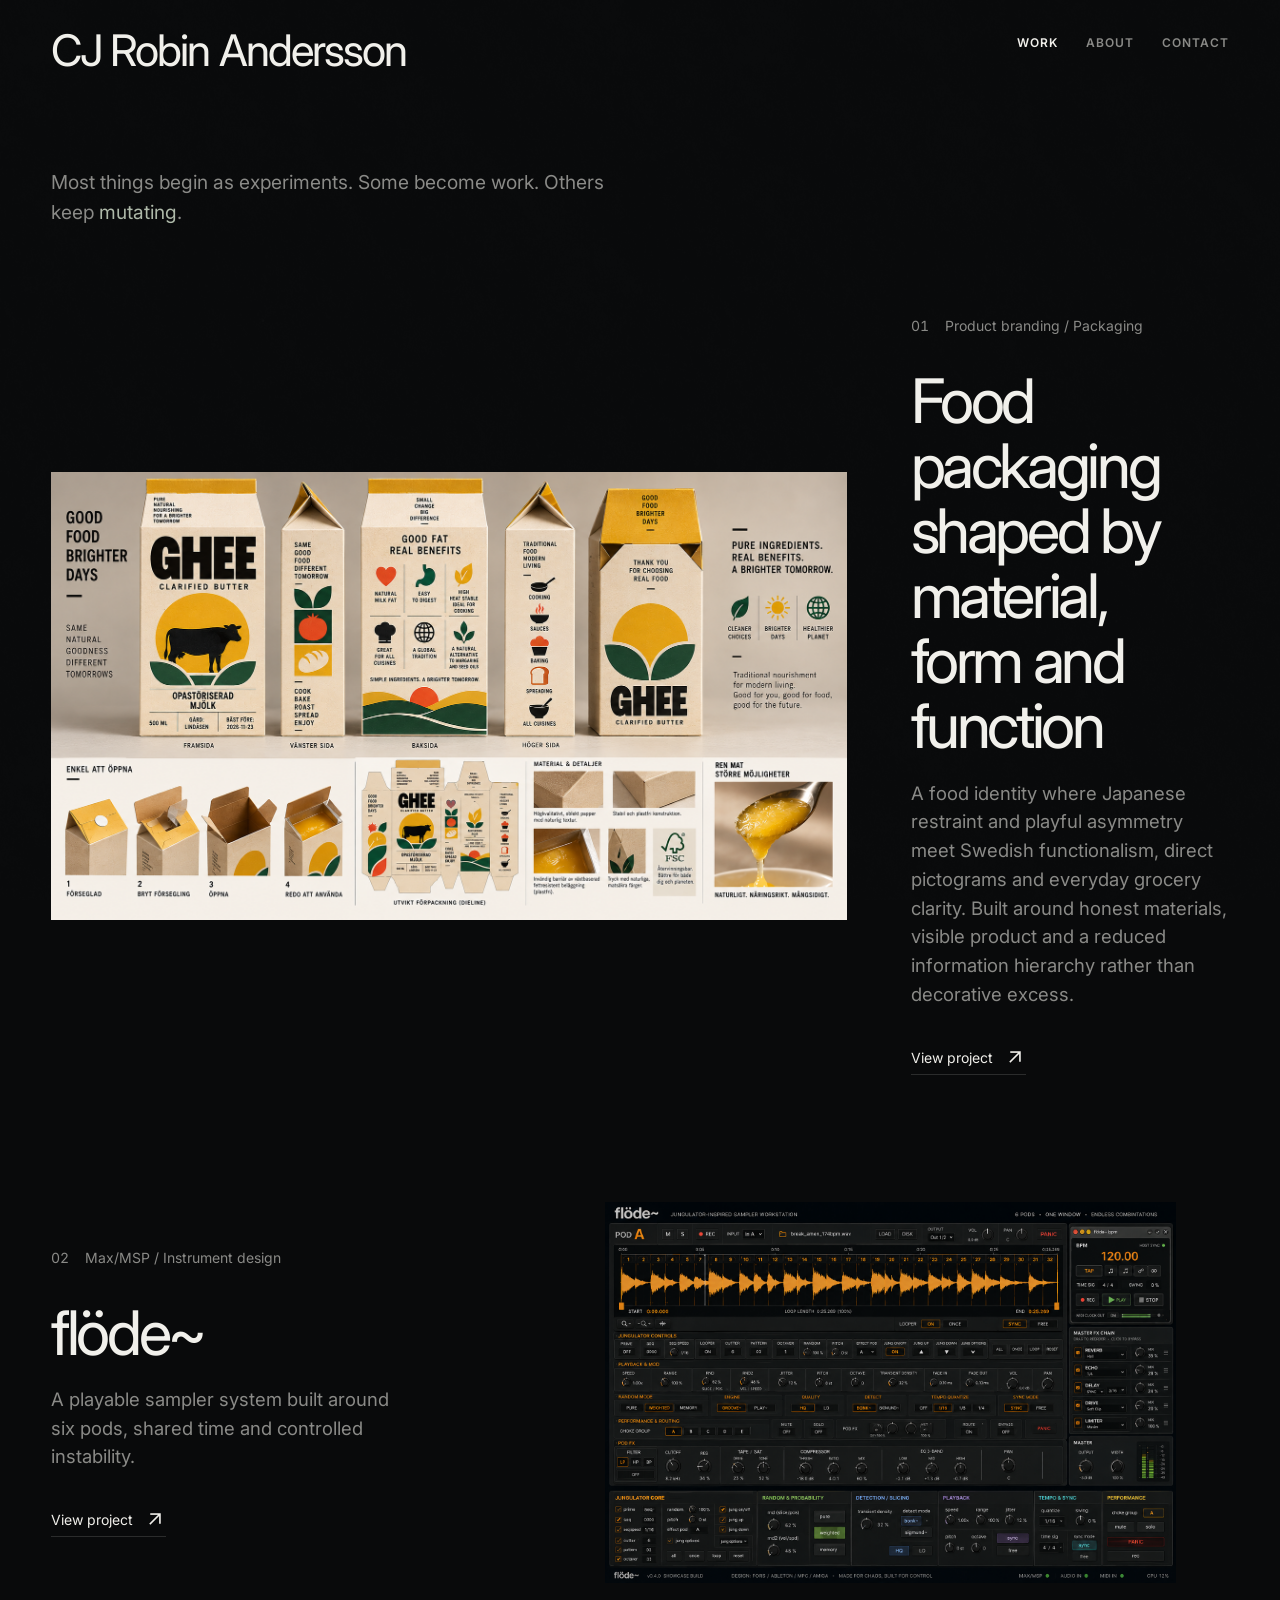
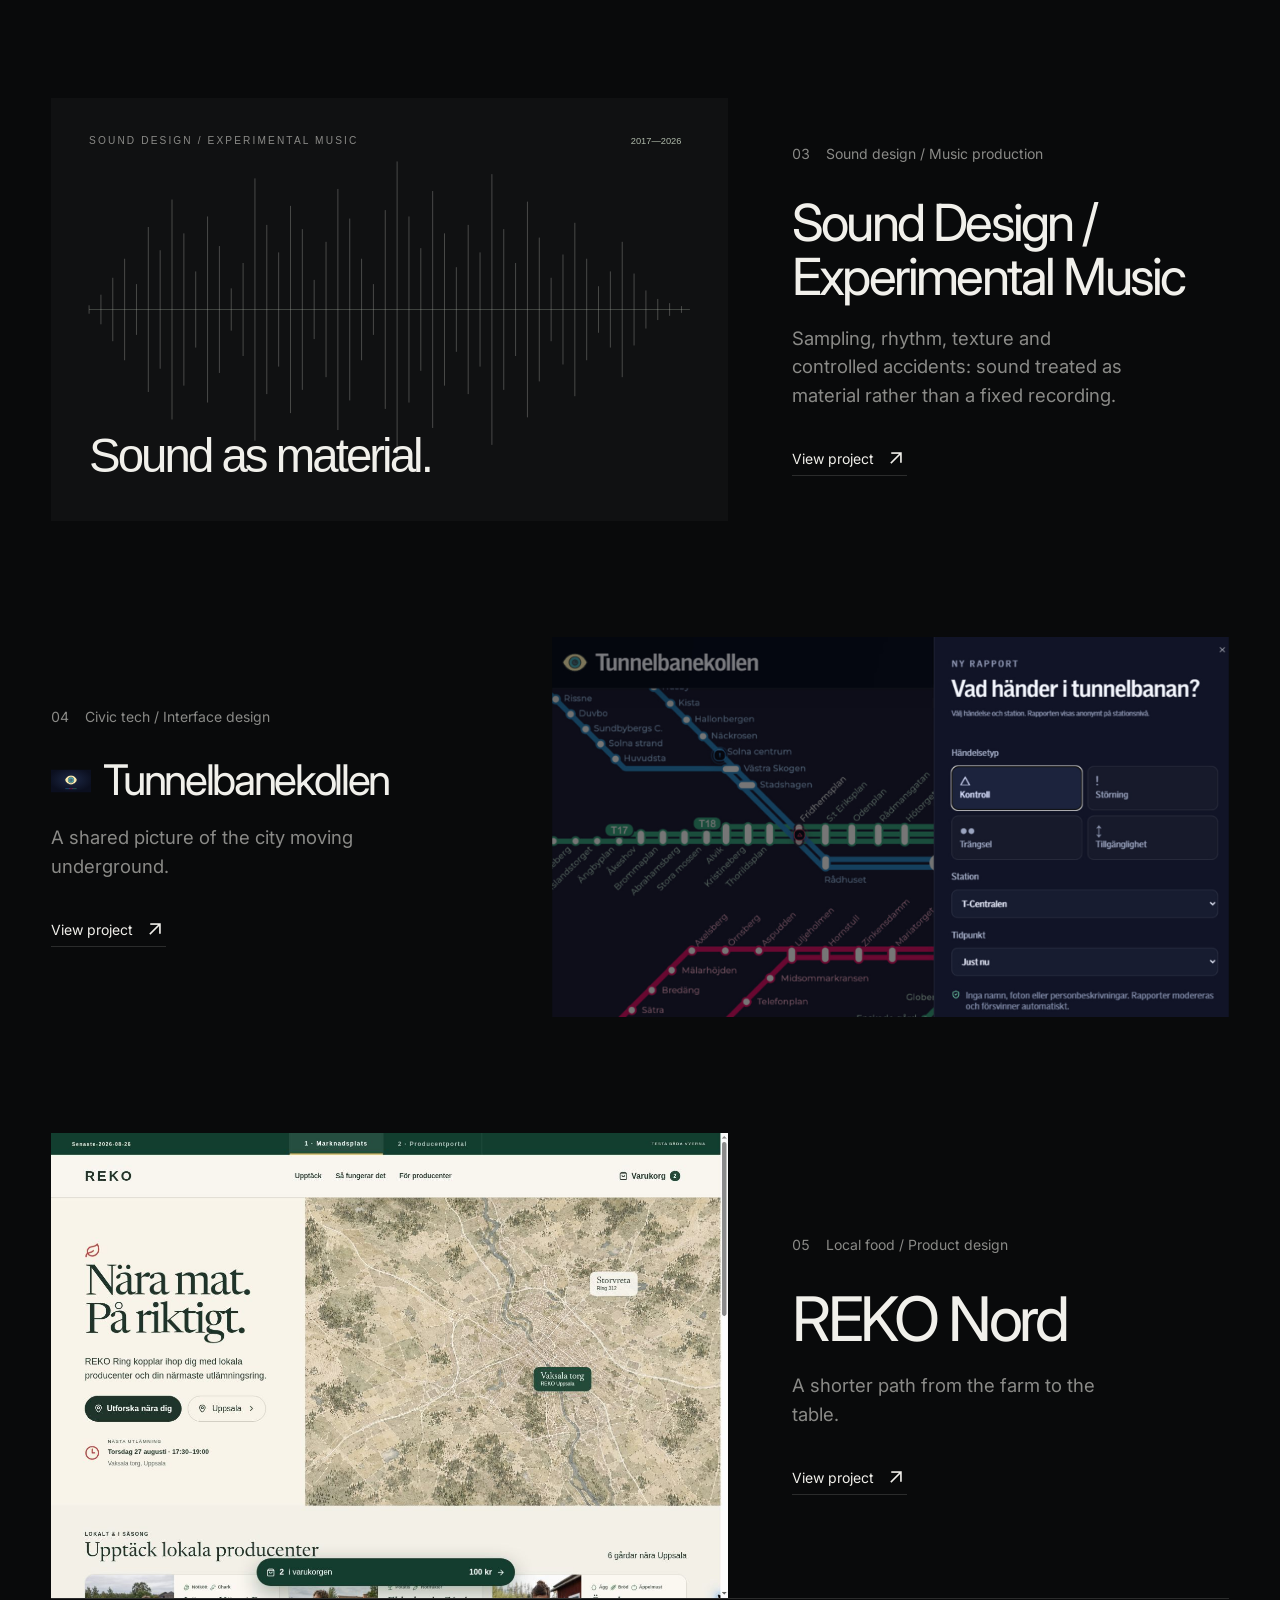
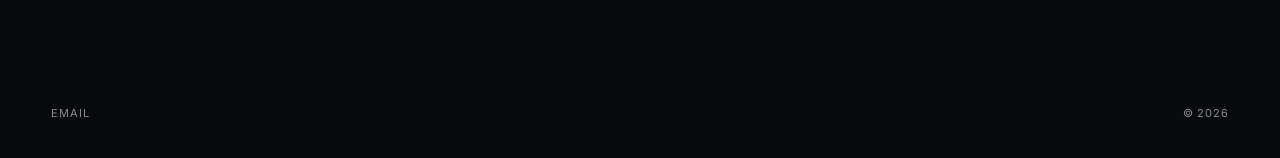
==== commit 7be553cb: "Remove legacy project marquee from index.html" ====
--- a/index.html
+++ b/index.html
@@ -124,7 +124,6 @@
       <div class="viewer-progress"><span id="viewer-position"></span><span aria-hidden="true">/</span><span id="viewer-total"></span></div>
     </div>
     <article id="viewer-page" class="viewer-page">
-      <div id="viewer-marquee" class="project-marquee" aria-hidden="true"></div>
       <header class="project-hero">
         <div class="project-hero-copy">
           <p id="viewer-category" class="project-eyebrow"></p>
--- a/styles.css
+++ b/styles.css
@@ -625,6 +625,28 @@
   margin: 20px 0 0;
   color-scheme: dark;
   accent-color: var(--accent);
+}
+.soundcloud-player-wrapper {
+  margin-top: 32px;
+  padding: 12px;
+  box-sizing: border-box;
+  overflow: hidden;
+  border: 1px solid #222222;
+  border-radius: 4px;
+  background: #121212;
+}
+.soundcloud-player-wrapper iframe {
+  width: 100%;
+  display: block;
+  border: 0;
+  border-radius: 2px;
+}
+.project-story-media--soundcloud {
+  border-top-color: rgba(245, 197, 24, .26);
+  border-bottom-color: rgba(245, 197, 24, .18);
+}
+.project-story-media--soundcloud .project-media-meta {
+  border-top-color: rgba(245, 197, 24, .18);
 }
 .project-audio-status {
   margin: 0;
@@ -758,46 +780,6 @@
   .project-card-meta { gap: 12px; }
   footer { min-height: 136px; align-items: flex-end; }
   footer div { gap: 14px; }
-  .viewer-topbar { height: 60px; }
-  .viewer-close,
-  .viewer-progress,
-  .project-pagination button { font-size: 9px; }
-  .project-hero { gap: 38px; padding: 42px 0 90px; }
-  .project-marquee { margin-top: 34px; font-size: 88px; }
-  .project-hero h2 { margin-bottom: 22px; font-size: 64px; }
-  .project-summary { margin-bottom: 34px; font-size: 17px; }
-  .project-story-section { padding: 80px 0; }
-  .project-story-copy h3 { font-size: 40px; }
-  .project-audio-visual { min-height: 220px; padding: 20px; }
-  .project-audio-visual strong { font-size: 34px; }
-  .project-media-meta { gap: 8px 14px; }
-  .project-process-step { min-height: 62px; grid-template-columns: 46px 1fr; }
-  .project-process-step span { padding-left: 12px; }
-  .project-media-wall { grid-template-columns: 1fr; padding: 80px 0; }
-  .project-media-wall a:first-child:nth-last-child(odd) { grid-column: auto; }
-  .project-pagination { margin-top: 90px; }
-  .about-page { margin-top: 54px; margin-bottom: 110px; }
-  .about-introduction h1 { font-size: 58px; }
-  .about-portrait { width: 100%; }
-  .tools-row {
-    min-height: 86px;
-    grid-template-columns: 1fr;
-    gap: 8px;
-  }
-  .tools-row-head { display: none; }
-}
-
-@media (prefers-reduced-motion: reduce) {
-  html { scroll-behavior: auto; }
-  .mutating-word { animation: none; }
-  .project-cover img,
-  .project-card-link,
-  .project-card-link .material-symbols-outlined { transition: none; }
-  .project-open:hover .project-cover img,
-  .project-open:hover .project-card-link .material-symbols-outlined { transform: none; }
-}
-
-/* Single project title */
-.project-marquee {
-  display: none;
+  .soundcloud-player-wrapper { padding: 8px; margin-top: 24px; }
+  .soundcloud-player-wrapper iframe { height: 340px; }
 }
